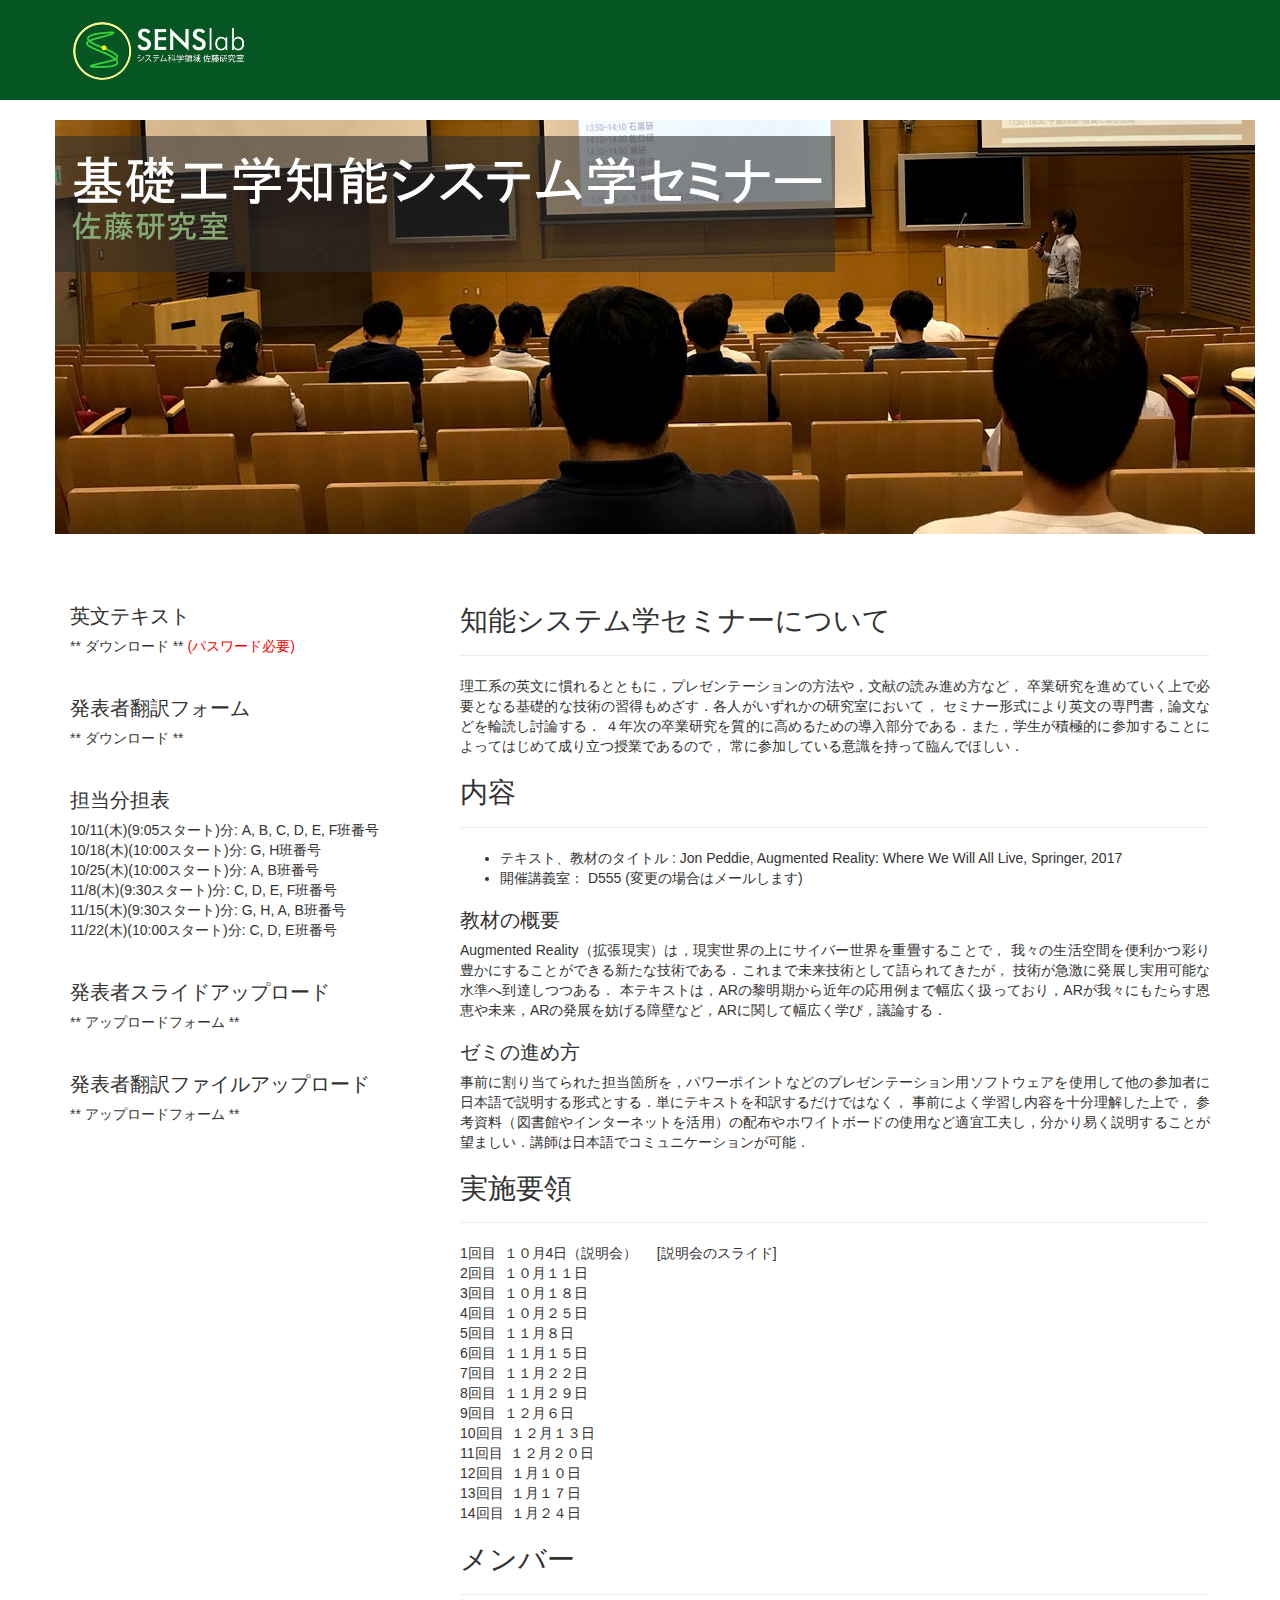
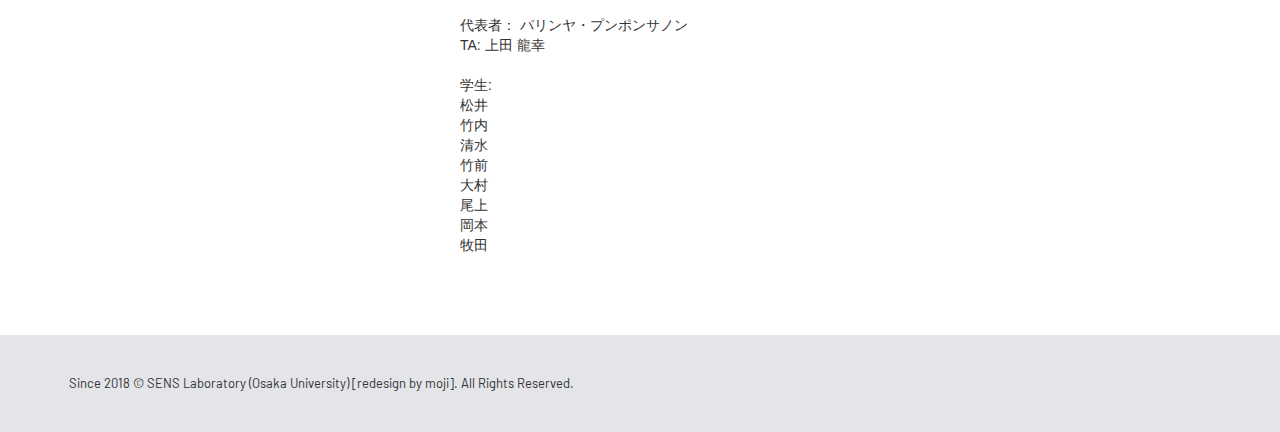
==== H30/index.html @ 0580d7a0 "update schedule." ====
<!DOCTYPE html>
<html>
<head>
	<title>H30(2018)基礎工学知能システム学セミナー 佐藤研: Augmented Reality Where We Will Alive</title>
	<meta name="viewport" content="width=device-width, initial-scale=1.0">
	<meta http-equiv="Content-Type" content="text/html; charset=UTF-8" />
	<meta name="keywords" content="SENS,大阪大学,基礎工学部,基礎工学研究科,基礎工学知能システム学セミナー">
	<meta name="description" content="基礎工学知能システム学セミナー">
	<meta name="author" content="SENS">

	<!-- SENS ICON -->
	<link rel="SENS" href="https://www.sens.sys.es.osaka-u.ac.jp/images/icons/sens-lab.ico" type="image/x-icon" />

	<!-- Bootstrap -->
	<link href="css/bootstrap.css" rel="stylesheet">
	<link href="css/custom-setting.css" rel="stylesheet">
	
	<!-- jQuery --> 
	<script type="text/javascript" src="https://ajax.googleapis.com/ajax/libs/jquery/2.1.3/jquery.min.js"></script> 

	<!-- Google Fonts -->
	<link href="https://fonts.googleapis.com/css?family=Roboto" rel="stylesheet">
	<link href="https://fonts.googleapis.com/css?family=Lato" rel="stylesheet">
	<link href="https://fonts.googleapis.com/css?family=Abel" rel="stylesheet">
	<link href="https://fonts.googleapis.com/css?family=Barlow" rel="stylesheet">
	
	<!-- Google Analytic -->
	<script type="text/javascript" src="js/analytics.js"></script>
</head>

<body>
<header class="main-header">
	<!-- to be filled by javascript, see header.html -->
</header>

<section class="teaser-container">
<div class="container">
	<div class="row">
	<img src="images/teasers/teaser-sys-seminar-at-osaka-u.jpg" style="padding-top: 60px;">
	</div>
</div>
</section>

<p id="about-pbl"></p>
<div class="container">
	<div class="row" style="padding-bottom:0px;margin-bottom:0px">
	</br>
	</br>
	<div class="col-md-4" style="text-align: left;">
		<h2 class="medium-headline">英文テキスト</h2>
		<a class="textlink-black" href="https://goo.gl/FFvV6o" target="_blank">** ダウンロード **</a>
		<font style="color: red;">(パスワード必要)</font>
		</br>
		</br>
		
		<h2 class="medium-headline">発表者翻訳フォーム</h2>
		<a class="textlink-black" href="https://drive.google.com/file/d/1Z50aUoxqPJEKRIDb2SFin2M65CmQ0Zpn/view?usp=sharing" target="_blank">** ダウンロード **</a>
		</br>
		</br>
		
		<h2 class="medium-headline">担当分担表</h2>
		10/11(木)(9:05スタート)分: 
		A, B, C, D, E, F班番号
		</br>	
		10/18(木)(10:00スタート)分: 
		<a class="textlink-black" href="https://docs.google.com/spreadsheets/d/1pJTTxFbuMeggtj1NOpYUIEtcl_mH2CGTcmpPvC1fCAo/edit?usp=sharing" target="_blank">
		G, H班番号
		</a>
		</br>	
		10/25(木)(10:00スタート)分: 
		<a class="textlink-black" href="https://docs.google.com/spreadsheets/d/1pJTTxFbuMeggtj1NOpYUIEtcl_mH2CGTcmpPvC1fCAo/edit?usp=sharing" target="_blank">
		A, B班番号
		</a>
		</br>
		11/8(木)(9:30スタート)分: 
		<a class="textlink-black" href="https://docs.google.com/spreadsheets/d/1pJTTxFbuMeggtj1NOpYUIEtcl_mH2CGTcmpPvC1fCAo/edit?usp=sharing" target="_blank">
		C, D, E, F班番号
		</a>
		</br>
		11/15(木)(9:30スタート)分: 
		<a class="textlink-black" href="https://docs.google.com/spreadsheets/d/1pJTTxFbuMeggtj1NOpYUIEtcl_mH2CGTcmpPvC1fCAo/edit?usp=sharing" target="_blank">
		G, H, A, B班番号
		</a>
		</br>
		11/22(木)(10:00スタート)分: 
		<a class="textlink-black" href="https://docs.google.com/spreadsheets/d/1pJTTxFbuMeggtj1NOpYUIEtcl_mH2CGTcmpPvC1fCAo/edit?usp=sharing" target="_blank">
		C, D, E班番号
		</a>
		</br>
		</br>	
		
		<h2 class="medium-headline">発表者スライドアップロード</h2>
		<a class="textlink-black" href="https://goo.gl/forms/qorhWuSe13ini6D72" target="_blank">** アップロードフォーム **</a>
		</br>
		</br>
		
		<h2 class="medium-headline">発表者翻訳ファイルアップロード</h2>
		<a class="textlink-black" href="https://goo.gl/forms/n7GzexGsHfIG1eYx1" target="_blank">** アップロードフォーム **</a>
		</br>
		</br>
	</div>
	<div class="col-md-8" style="text-align: justify;">
		<section class="about-sys-seminar">
		<h3 class="big-headline">知能システム学セミナーについて</h3>
		<hr>
		理工系の英文に慣れるとともに，プレゼンテーションの方法や，文献の読み進め方など，
		卒業研究を進めていく上で必要となる基礎的な技術の習得もめざす．各人がいずれかの研究室において，
		セミナー形式により英文の専門書，論文などを輪読し討論する．
		４年次の卒業研究を質的に高めるための導入部分である．また，学生が積極的に参加することによってはじめて成り立つ授業であるので，
		常に参加している意識を持って臨んでほしい．
		</br>
		</section>
		
		<section class="class-information">
		<h3 class="big-headline">内容</h3>
		<hr>
		<ul>
		<li> テキスト、教材のタイトル : 
		Jon Peddie, Augmented Reality: Where We Will All Live, Springer, 2017
		</li>
		<li>開催講義室： D555 (変更の場合はメールします)
		</li>
		</ul>
		<h2 class="medium-headline">教材の概要</h2>
		Augmented Reality（拡張現実）は，現実世界の上にサイバー世界を重畳することで，
		我々の生活空間を便利かつ彩り豊かにすることができる新たな技術である．これまで未来技術として語られてきたが，
		技術が急激に発展し実用可能な水準へ到達しつつある．
		本テキストは，ARの黎明期から近年の応用例まで幅広く扱っており，ARが我々にもたらす恩恵や未来，ARの発展を妨げる障壁など，ARに関して幅広く学び，議論する．
		</br>
		<h2 class="medium-headline">ゼミの進め方</h2>
		事前に割り当てられた担当箇所を，パワーポイントなどのプレゼンテーション用ソフトウェアを使用して他の参加者に日本語で説明する形式とする．単にテキストを和訳するだけではなく，
		事前によく学習し内容を十分理解した上で，
		参考資料（図書館やインターネットを活用）の配布やホワイトボードの使用など適宜工夫し，分かり易く説明することが望ましい．講師は日本語でコミュニケーションが可能．
		</section>
		
		<section class="class-schedule">
		<h3 class="big-headline">実施要領</h3>
		<hr>
		1回目&nbsp;&nbsp;１０月4日（説明会）&nbsp;&nbsp;&nbsp;&nbsp;
		<a class="textlink-black" href="https://drive.google.com/file/d/1XpPdBJCQd0j0st7w3ScBS9Qkc-97SBty/view?usp=sharing" target="_blank">[説明会のスライド]</a>
		</br>
		2回目&nbsp;&nbsp;１０月１１日
		</br>
		3回目&nbsp;&nbsp;１０月１８日
		</br>
		4回目&nbsp;&nbsp;１０月２５日
		</br>
		5回目&nbsp;&nbsp;１１月８日
		</br>
		6回目&nbsp;&nbsp;１１月１５日
		</br>
		7回目&nbsp;&nbsp;１１月２２日
		</br>
		8回目&nbsp;&nbsp;１１月２９日
		</br>
		9回目&nbsp;&nbsp;１２月６日
		</br>
		10回目&nbsp;&nbsp;１２月１３日
		</br>
		11回目&nbsp;&nbsp;１２月２０日
		</br>
		12回目&nbsp;&nbsp;１月１０日
		</br>
		13回目&nbsp;&nbsp;１月１７日
		</br>
		14回目&nbsp;&nbsp;１月２４日
		</br>
		</section>
		
		<section class="members">
		<h3 class="big-headline">メンバー</h3>
		<hr>
		代表者： <a class="textlink-black" href="https://punpongsanon.info/" target="_blank">パリンヤ・プンポンサノン</a>
		</br>
		TA: 上田 龍幸
		</br>
		</br>
		学生:
		</br>
		松井
		</br>
		竹内
		</br>
		清水
		</br>
		竹前
		</br>
		大村
		</br>
		尾上
		</br>
		岡本
		</br>
		牧田
		</br>
		</section>
	</div>
	</div>
</div>
 
<div class="dc_clear">
</div>

</br>
</br>
</br>
</br>
</section>

<div class="container">
	<div class="row">
		<div class="col-md-12 footer" style="text-align: center;">
			<span class="copyright">
			Since 2018 &copy; SENS Laboratory (Osaka University) [redesign by 
			<a href="https://punpongsanon.info/" target="_blank" class="footer-text-link">
			moji</a>]. 
			All Rights Reserved.
			</span>
		</div>
	</div>
</div>

<!-- Bootstrap --> 
<script type="text/javascript" src="js/bootstrap.min.js"></script>
<!-- header -->
<script type="text/javascript" src="js/headerstrap.js"></script> 

</body>
</html>
---- H30/css/custom-setting.css ----
/*!
 * IE10 viewport hack for Surface/desktop Windows 8 bug
 * Copyright 2014-2015 Twitter, Inc.
 * Licensed under MIT (https://github.com/twbs/bootstrap/blob/master/LICENSE)
 */

/*
 * See the Getting Started docs for more information:
 * http://getbootstrap.com/getting-started/#support-ie10-width
 */
@-ms-viewport     { width: device-width; }
@-o-viewport      { width: device-width; }
@viewport         { width: device-width; }

body 
{
    width: 100%;
    height: 100%;	
	font-family: 'Open Sans', sans-serif;
}

html 
{
    width: 100%;
    height: 100%;
}

.big-headline
{
	font-size: 28px;
	text-transform: none;
	font-family: 'Lato';
	font-weight: 400;
}

.medium-headline
{
	font-size: 20px;
	text-transform: none;
	font-family: 'Lato';
	font-weight: 400;
}

.small-headline
{
	font-size: 15px;
	text-transform: none;
	font-family: 'Lato';
	font-weight: 400;
}

.navbar 
{
	color: #000;
	background-color: #055622;
	font-family: 'Roboto';
}

.navbar.navbar-default 
{
  border: none;
}

.teaser-container
{
	background-color: #ffffff;
	padding-top: 60px;
}

.main-container
{
	padding-top: 60px;
}

/* Members */
.current-lab-member-name
{
	font-size: 15px;
	font-family: 'Roboto';
}

.current-lab-member-position
{
	font-size: 13px;
	font-family: 'Roboto';
	padding-bottom: 7px;
}

/* Footer */
.footer 
{
	width: 100%;
	display: flex;
	flex-flow: row wrap;
	position: relative;
	margin-left: auto;
	margin-right: auto;
	padding: 1em;
	background: hsl(220, 10%, 90%);
	box-shadow: -50vw 0 hsl(220, 10%, 90%), 50vw 0 hsl(220, 10%, 90%);
	text-align: center;
}

.footer-logo 
{
	height: 3em;
	margin: 0 .5em;
	text-decoration: none;
	text-align: center;
}

.footer-text-link
{
	color: #333333;
	background-color: transparent;
	text-decoration:none;
	border-bottom:0px;
}

.footer-text-link:hover
{
	color: #055622;
	text-decoration:underline;
	border-bottom:1px;
}

/* CopyRight */
.copyright 
{
	color: #333333;
	padding: 25px 0;
	margin: 0;
	text-align: center;
	font-size: 13px;
	font-family: 'Barlow';
	position: relative;
	z-index: 200;
}

/* tag */
.tag-ppt-download
{
	padding-left: 3px;
	padding-right: 3px;
	padding-top: 2px;
	padding-bottom: 2px;
	color: #ffffff;
	background-color: #46632f;
	border-color: #46632f;
	text-decoration: none;
}

.tag-ppt-download:active
{
	padding-left: 3px;
	padding-right: 3px;
	padding-top: 2px;
	padding-bottom: 2px;
	color: #ffffff;
	background-color: #004aa3;
	border-color: #004aa3;
	text-decoration: none;
}

.tag-ppt-download:hover
{
	padding-left: 3px;
	padding-right: 3px;
	padding-top: 2px;
	padding-bottom: 2px;
	color: #ffffff;
	background-color: #364c25;
	border-color: #364c25;
	text-decoration: none;
}

.tag-ppt-download:visit
{
	padding-left: 3px;
	padding-right: 3px;
	padding-top: 2px;
	padding-bottom: 2px;
	color: #ffffff;
	background-color: #46632f;
	border-color: #46632f;
	text-decoration: none;
}

/* link */
.textlink-black
{
	-moz-transition: opacity 0.25s ease-in-out;
	-webkit-transition: opacity 0.25s ease-in-out;
	-o-transition: opacity 0.25s ease-in-out;
	-ms-transition: opacity 0.25s ease-in-out;
	transition: opacity 0.25s ease-in-out;	
	text-decoration: none;
	color: #333333;
}

.textlink-black:hover
{
	text-transform: uppercase;
	color: #494949;
}

.textlink-black:active
{
}

.textlink-black:visited
{
	color: #333333;
}

.textlink-black-big
{
}

.textlink-black-norm
{
	-moz-transition: opacity 0.25s ease-in-out;
	-webkit-transition: opacity 0.25s ease-in-out;
	-o-transition: opacity 0.25s ease-in-out;
	-ms-transition: opacity 0.25s ease-in-out;
	transition: opacity 0.25s ease-in-out;	
	text-decoration: none;
	color: #333333;
}

.textlink-black-norm:hover
{
	color: #494949;
}

.textlink-black-norm:active
{
}

.textlink-black-norm:visited
{
	color: #333333;
}
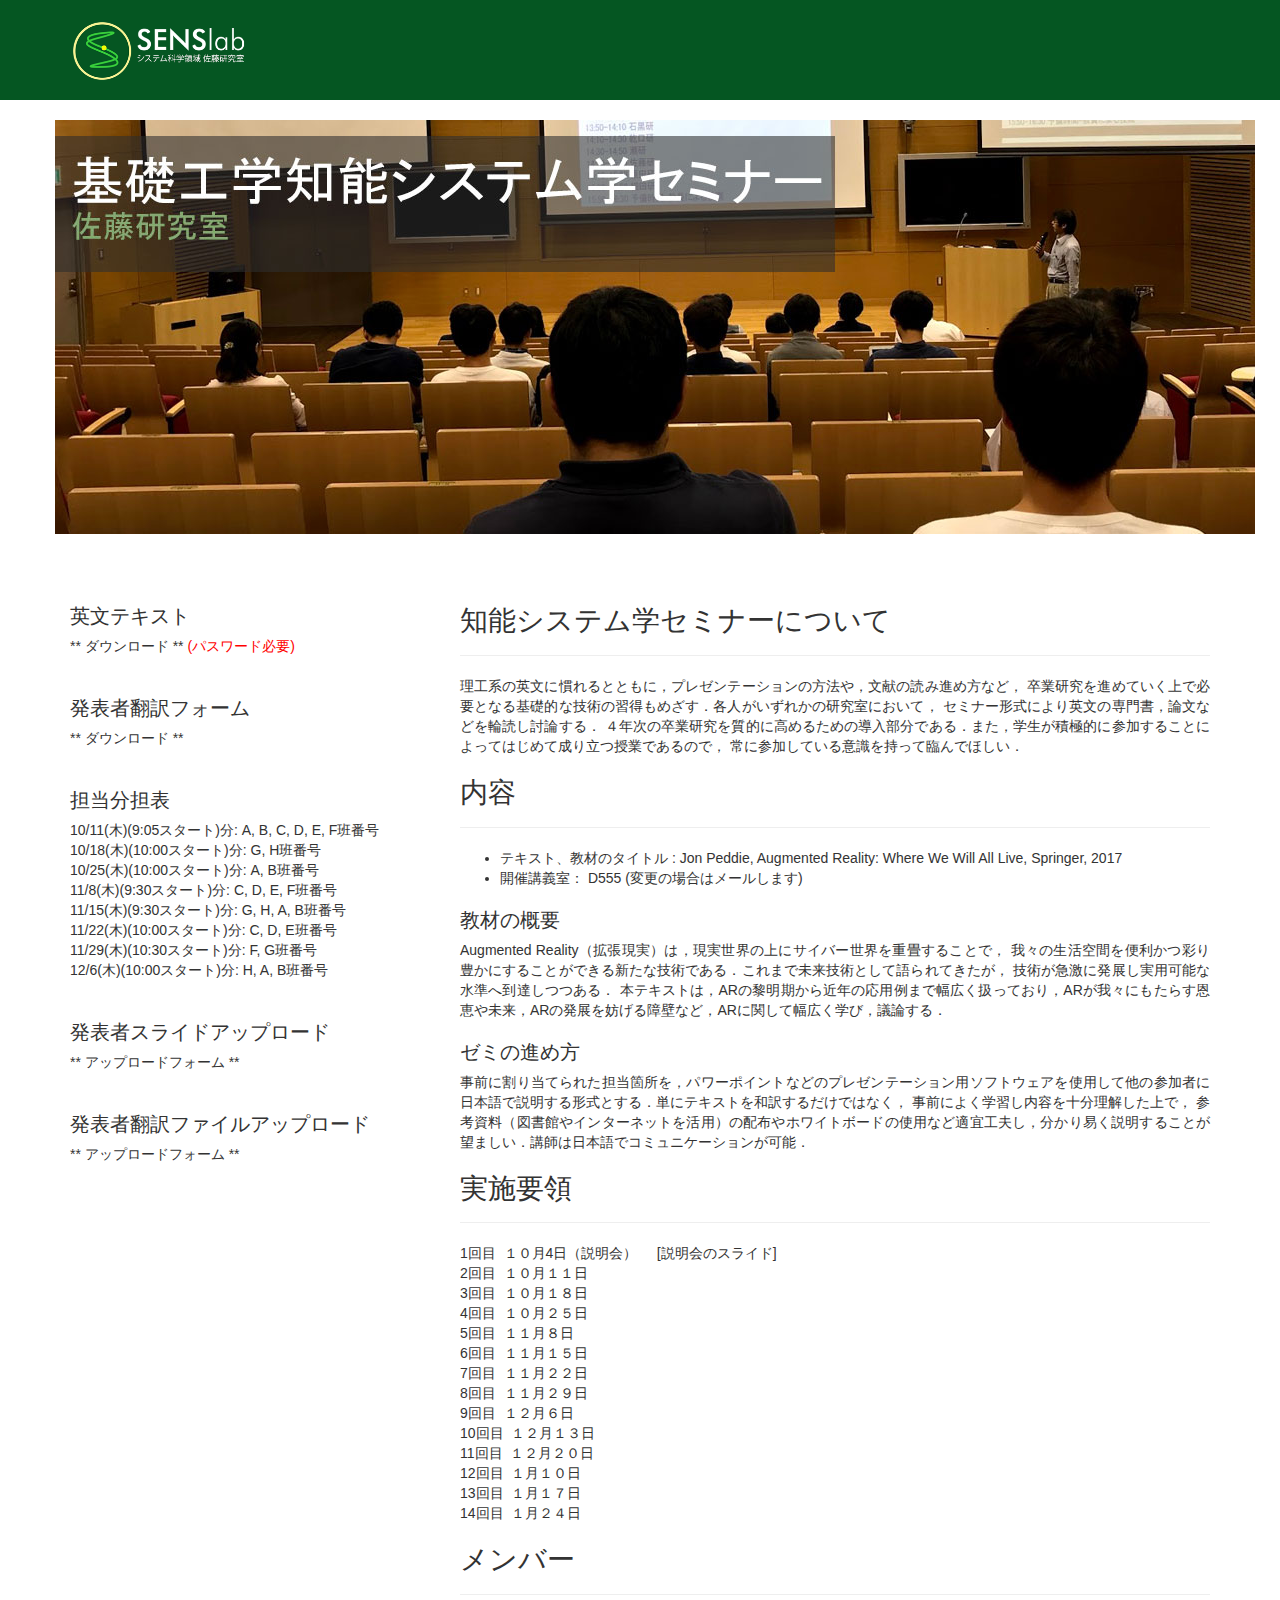
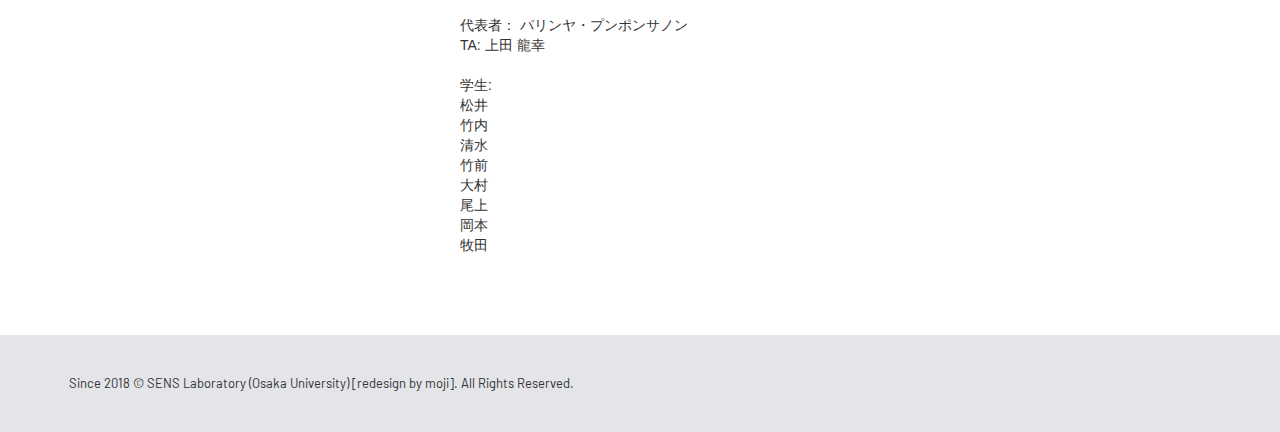
==== commit 1da73acd: "update schedule." ====
--- a/H30/index.html
+++ b/H30/index.html
@@ -85,6 +85,16 @@
 		11/22(木)(10:00スタート)分: 
 		<a class="textlink-black" href="https://docs.google.com/spreadsheets/d/1pJTTxFbuMeggtj1NOpYUIEtcl_mH2CGTcmpPvC1fCAo/edit?usp=sharing" target="_blank">
 		C, D, E班番号
+		</a>
+		</br>
+		11/29(木)(10:30スタート)分: 
+		<a class="textlink-black" href="https://docs.google.com/spreadsheets/d/1pJTTxFbuMeggtj1NOpYUIEtcl_mH2CGTcmpPvC1fCAo/edit?usp=sharing" target="_blank">
+		F, G班番号
+		</a>
+		</br>
+		12/6(木)(10:00スタート)分: 
+		<a class="textlink-black" href="https://docs.google.com/spreadsheets/d/1pJTTxFbuMeggtj1NOpYUIEtcl_mH2CGTcmpPvC1fCAo/edit?usp=sharing" target="_blank">
+		H, A, B班番号
 		</a>
 		</br>
 		</br>	
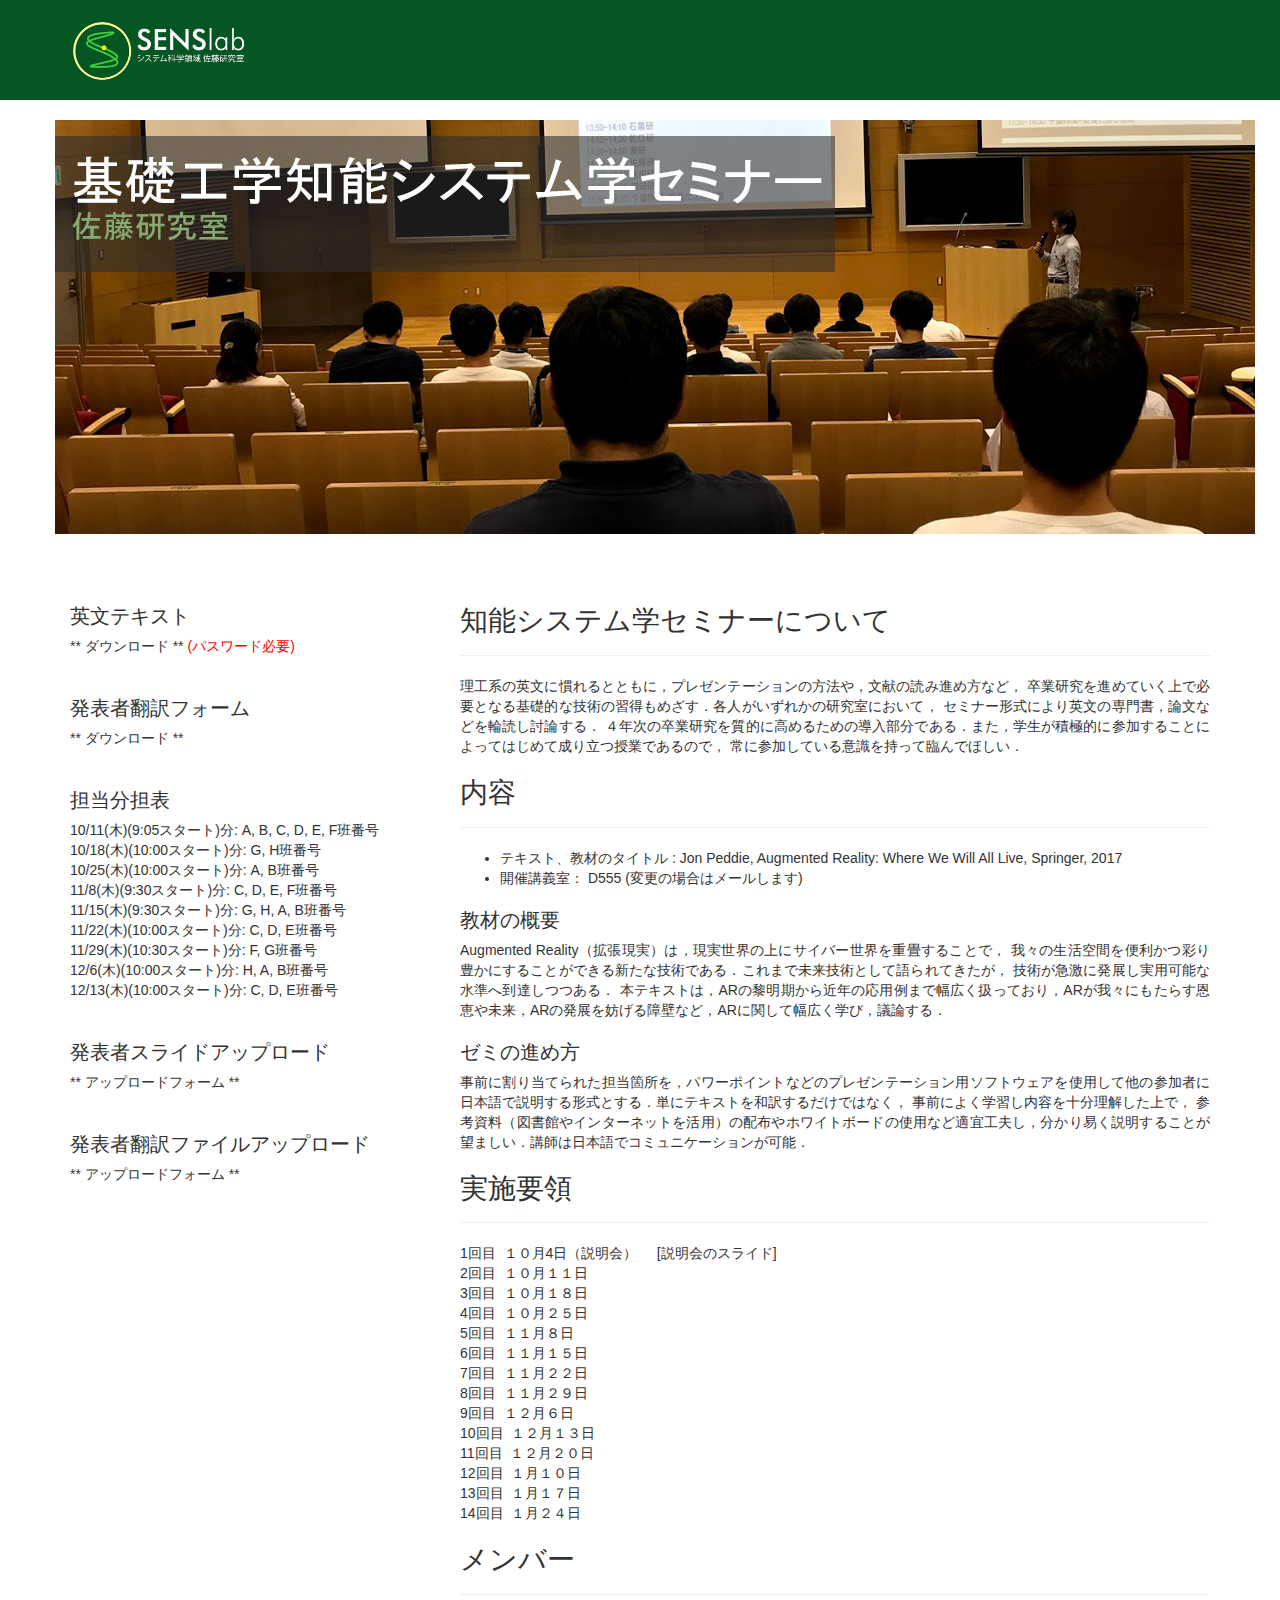
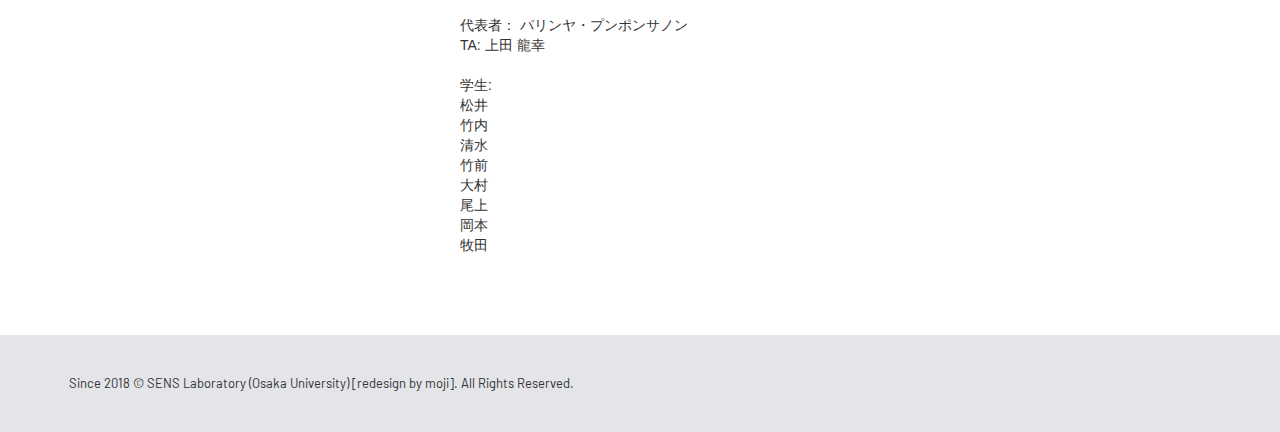
==== commit a8345c02: "update schedule." ====
--- a/H30/index.html
+++ b/H30/index.html
@@ -95,6 +95,11 @@
 		12/6(木)(10:00スタート)分: 
 		<a class="textlink-black" href="https://docs.google.com/spreadsheets/d/1pJTTxFbuMeggtj1NOpYUIEtcl_mH2CGTcmpPvC1fCAo/edit?usp=sharing" target="_blank">
 		H, A, B班番号
+		</a>
+		</br>
+		12/13(木)(10:00スタート)分: 
+		<a class="textlink-black" href="https://docs.google.com/spreadsheets/d/1pJTTxFbuMeggtj1NOpYUIEtcl_mH2CGTcmpPvC1fCAo/edit?usp=sharing" target="_blank">
+		C, D, E班番号
 		</a>
 		</br>
 		</br>	
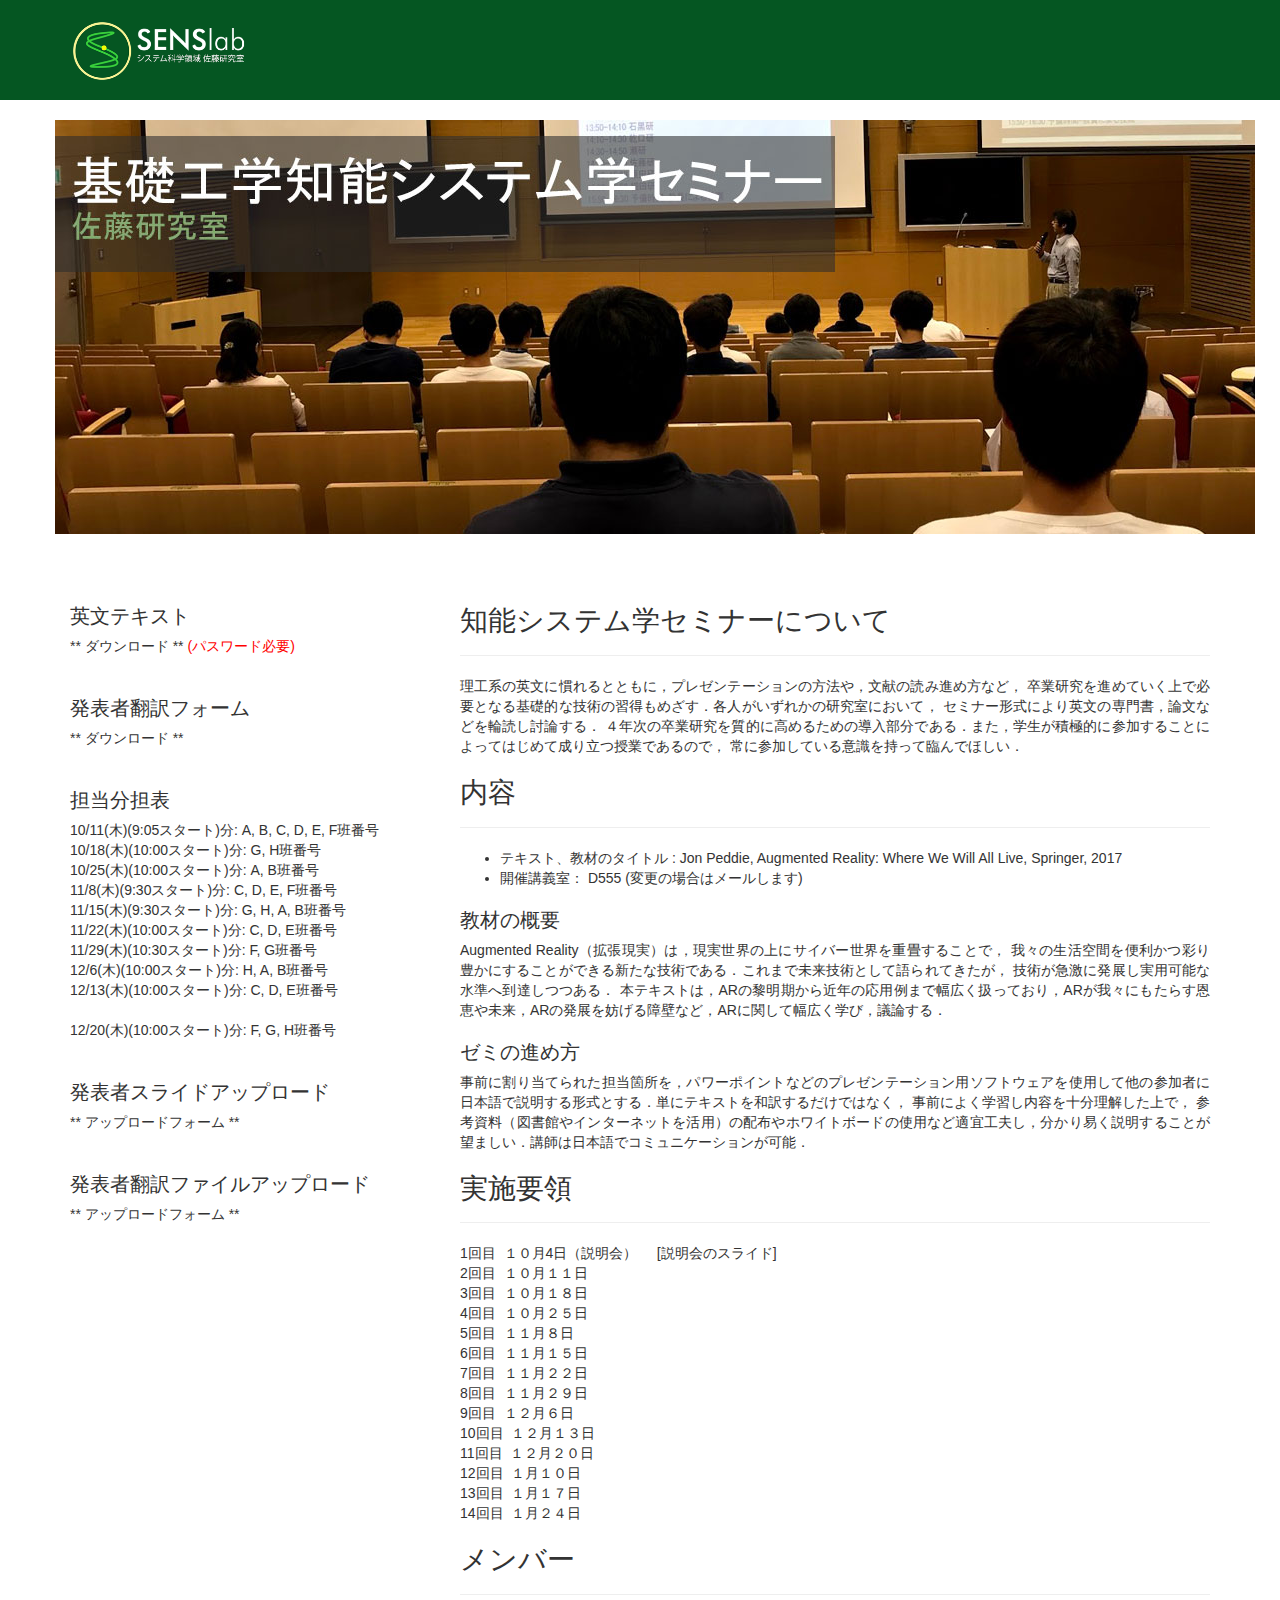
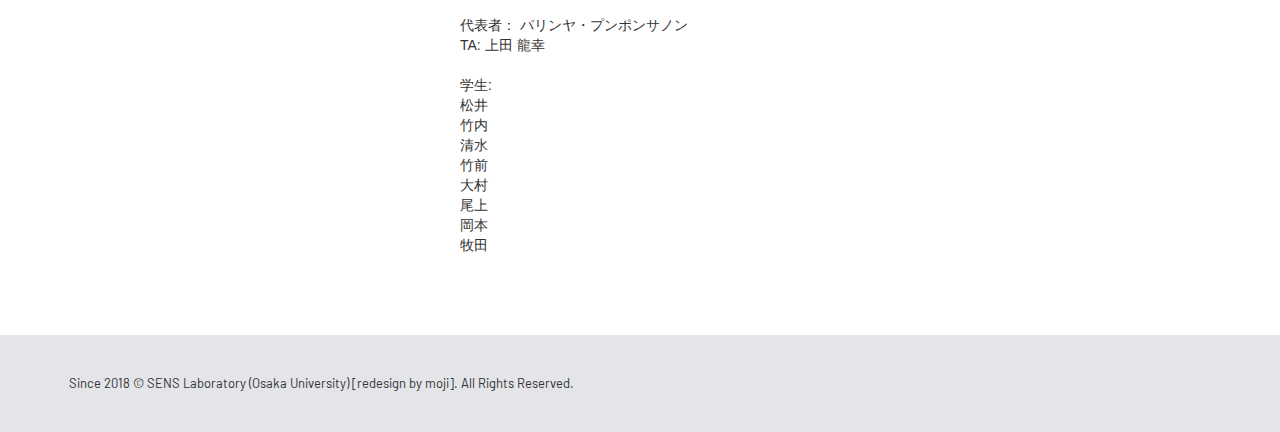
==== commit ba858ed8: "update schedule" ====
--- a/H30/index.html
+++ b/H30/index.html
@@ -100,6 +100,12 @@
 		12/13(木)(10:00スタート)分: 
 		<a class="textlink-black" href="https://docs.google.com/spreadsheets/d/1pJTTxFbuMeggtj1NOpYUIEtcl_mH2CGTcmpPvC1fCAo/edit?usp=sharing" target="_blank">
 		C, D, E班番号
+		</a>
+		</br>
+		</br>
+		12/20(木)(10:00スタート)分: 
+		<a class="textlink-black" href="https://docs.google.com/spreadsheets/d/1pJTTxFbuMeggtj1NOpYUIEtcl_mH2CGTcmpPvC1fCAo/edit?usp=sharing" target="_blank">
+		F, G, H班番号
 		</a>
 		</br>
 		</br>	
@@ -241,4 +247,4 @@
 <script type="text/javascript" src="js/headerstrap.js"></script> 
 
 </body>
-</html>+</html>
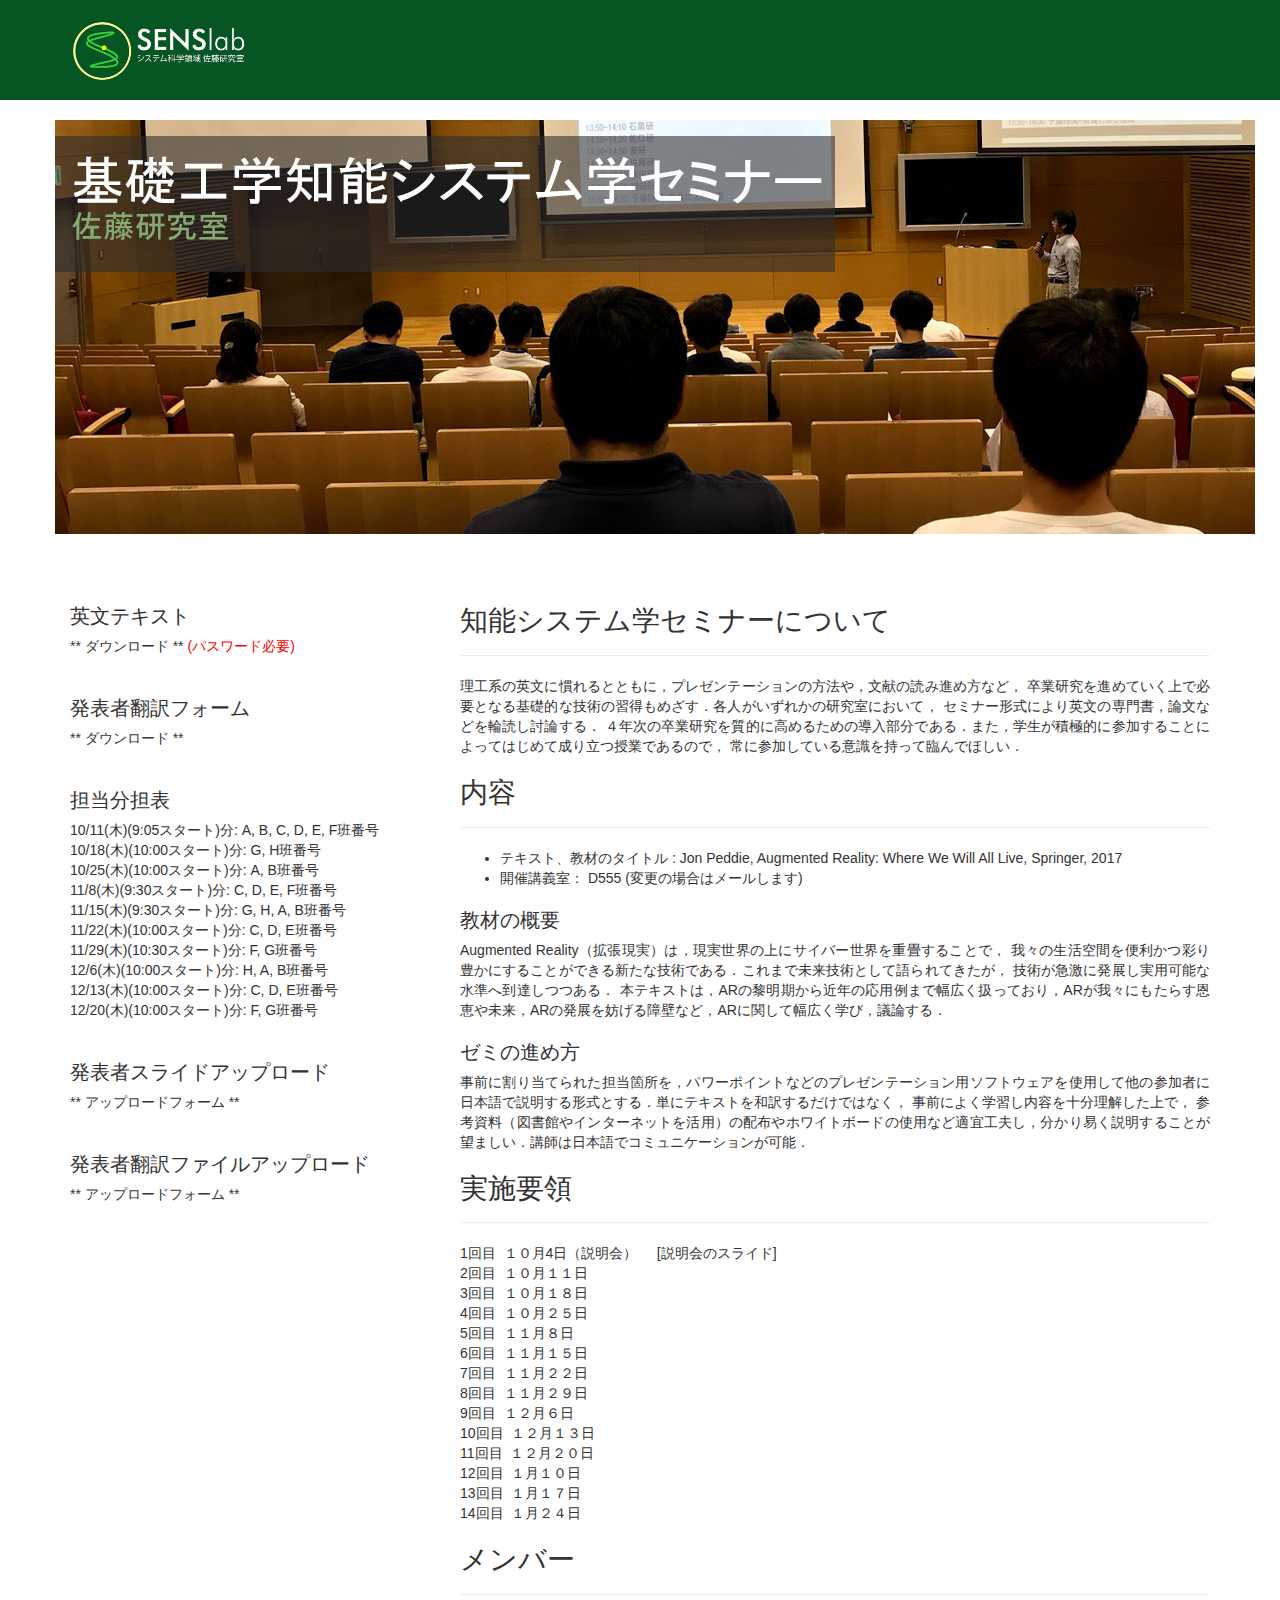
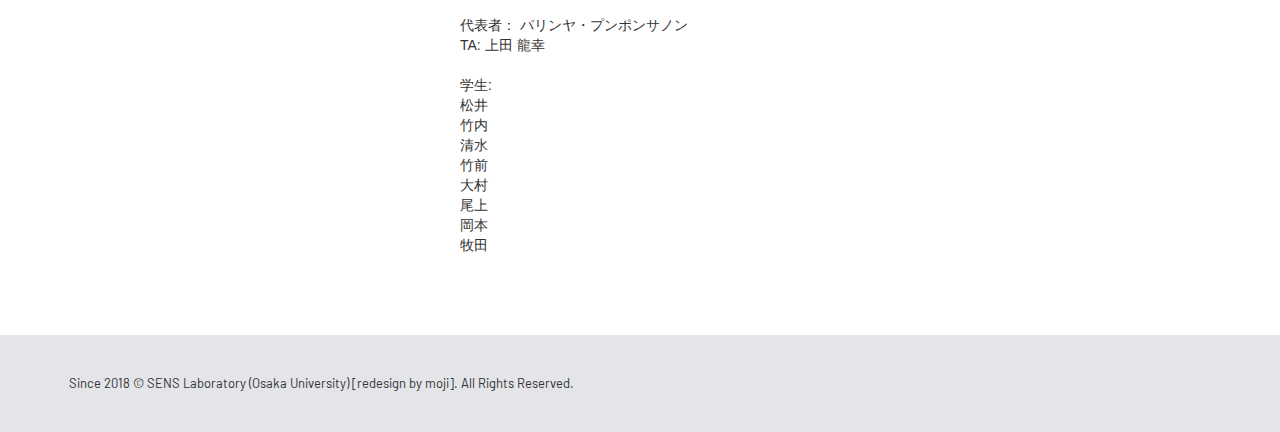
==== commit 726a5b1e: "change schedule" ====
--- a/H30/index.html
+++ b/H30/index.html
@@ -102,10 +102,9 @@
 		C, D, E班番号
 		</a>
 		</br>
-		</br>
 		12/20(木)(10:00スタート)分: 
 		<a class="textlink-black" href="https://docs.google.com/spreadsheets/d/1pJTTxFbuMeggtj1NOpYUIEtcl_mH2CGTcmpPvC1fCAo/edit?usp=sharing" target="_blank">
-		F, G, H班番号
+		F, G班番号
 		</a>
 		</br>
 		</br>	
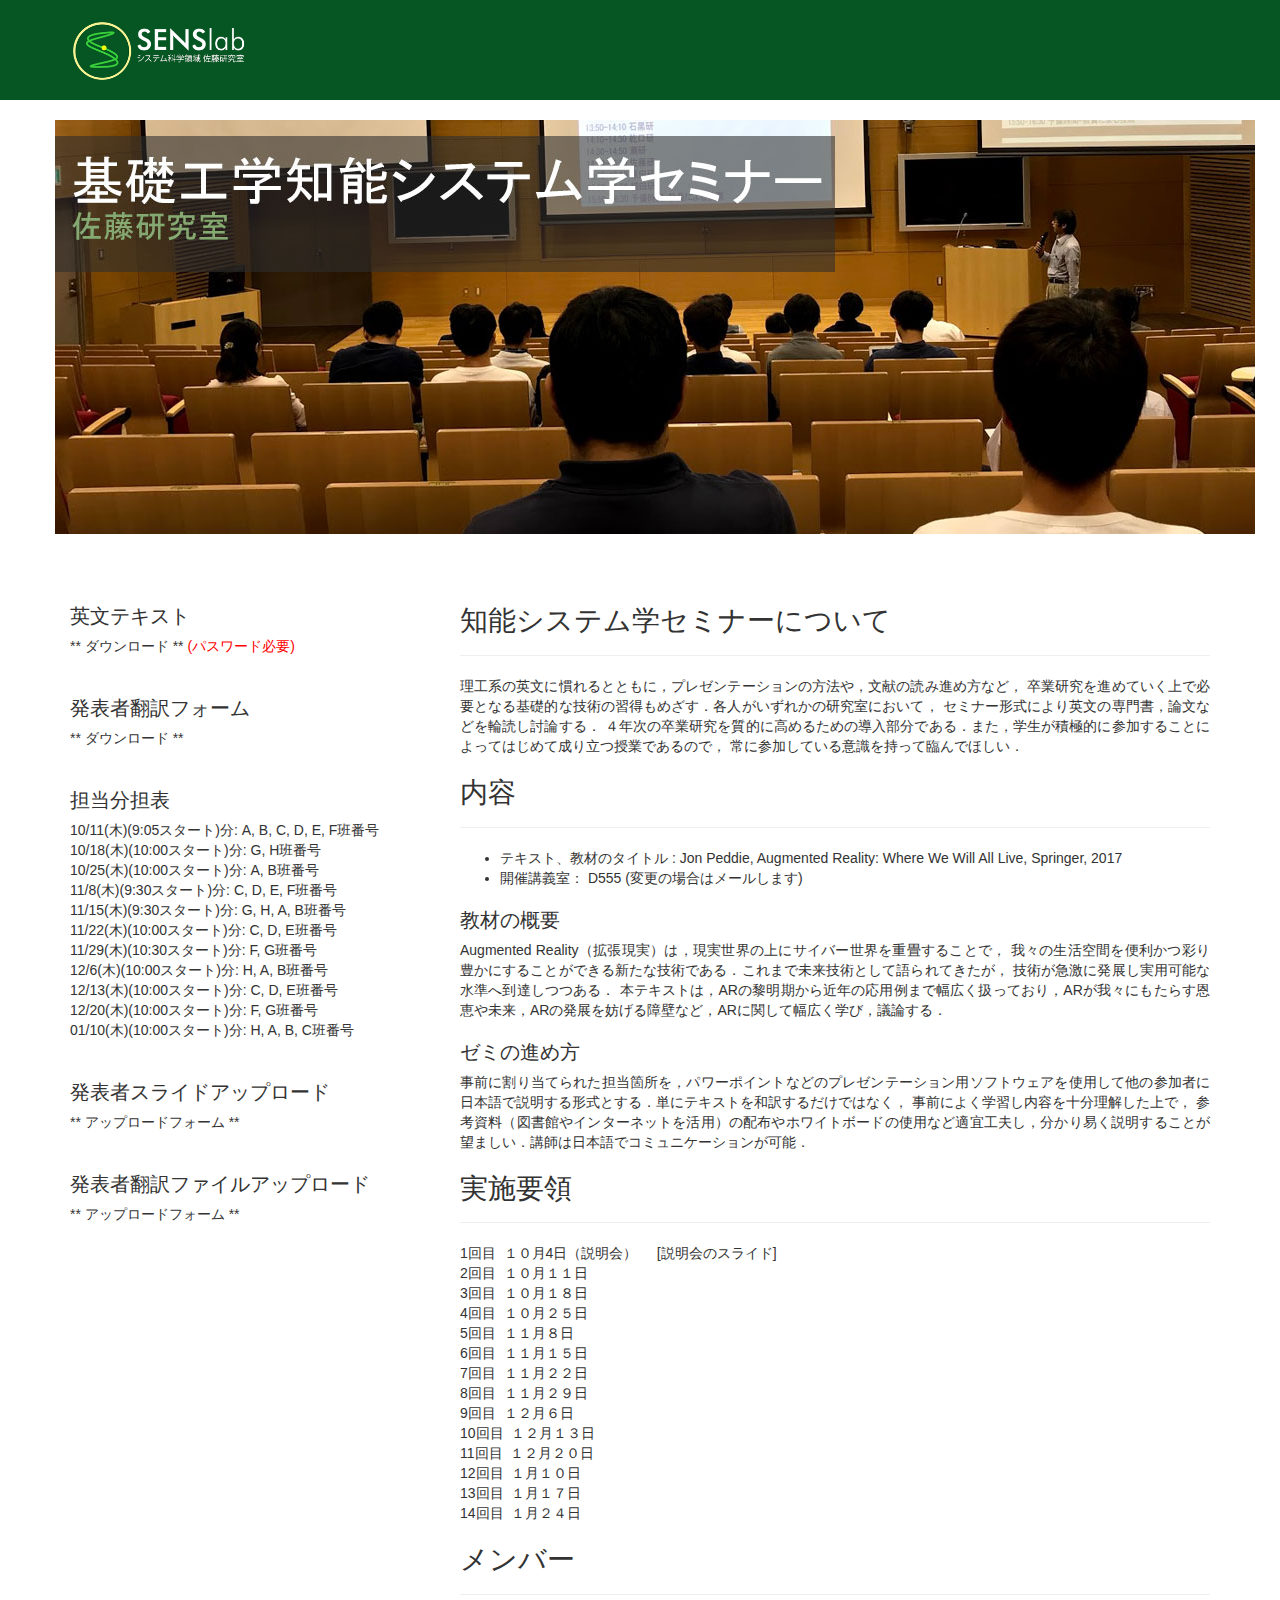
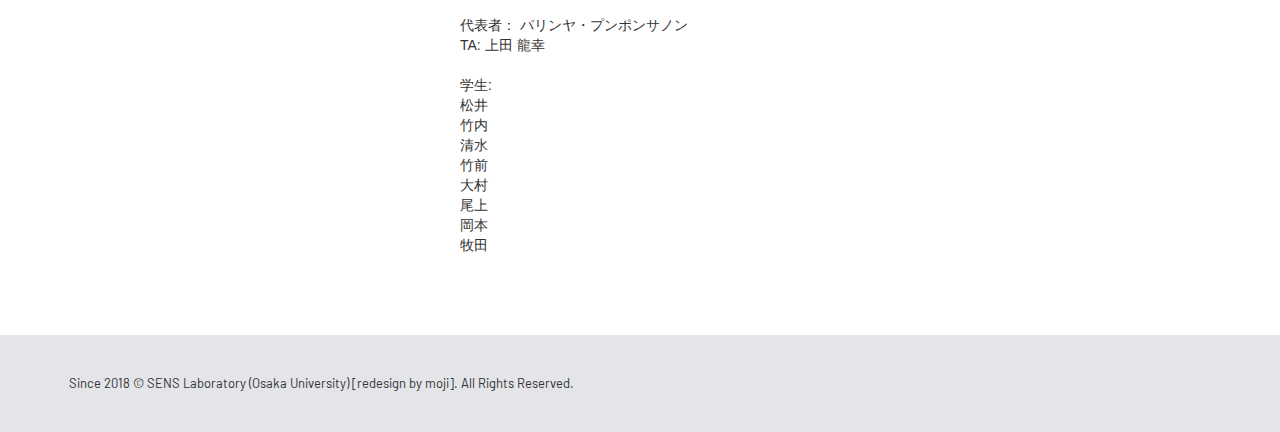
==== commit 02c2a01f: "update schedule" ====
--- a/H30/index.html
+++ b/H30/index.html
@@ -107,7 +107,12 @@
 		F, G班番号
 		</a>
 		</br>
-		</br>	
+		01/10(木)(10:00スタート)分: 
+		<a class="textlink-black" href="https://docs.google.com/spreadsheets/d/1pJTTxFbuMeggtj1NOpYUIEtcl_mH2CGTcmpPvC1fCAo/edit?usp=sharing" target="_blank">
+		H, A, B, C班番号
+		</a>
+		</br>
+		</br>		
 		
 		<h2 class="medium-headline">発表者スライドアップロード</h2>
 		<a class="textlink-black" href="https://goo.gl/forms/qorhWuSe13ini6D72" target="_blank">** アップロードフォーム **</a>
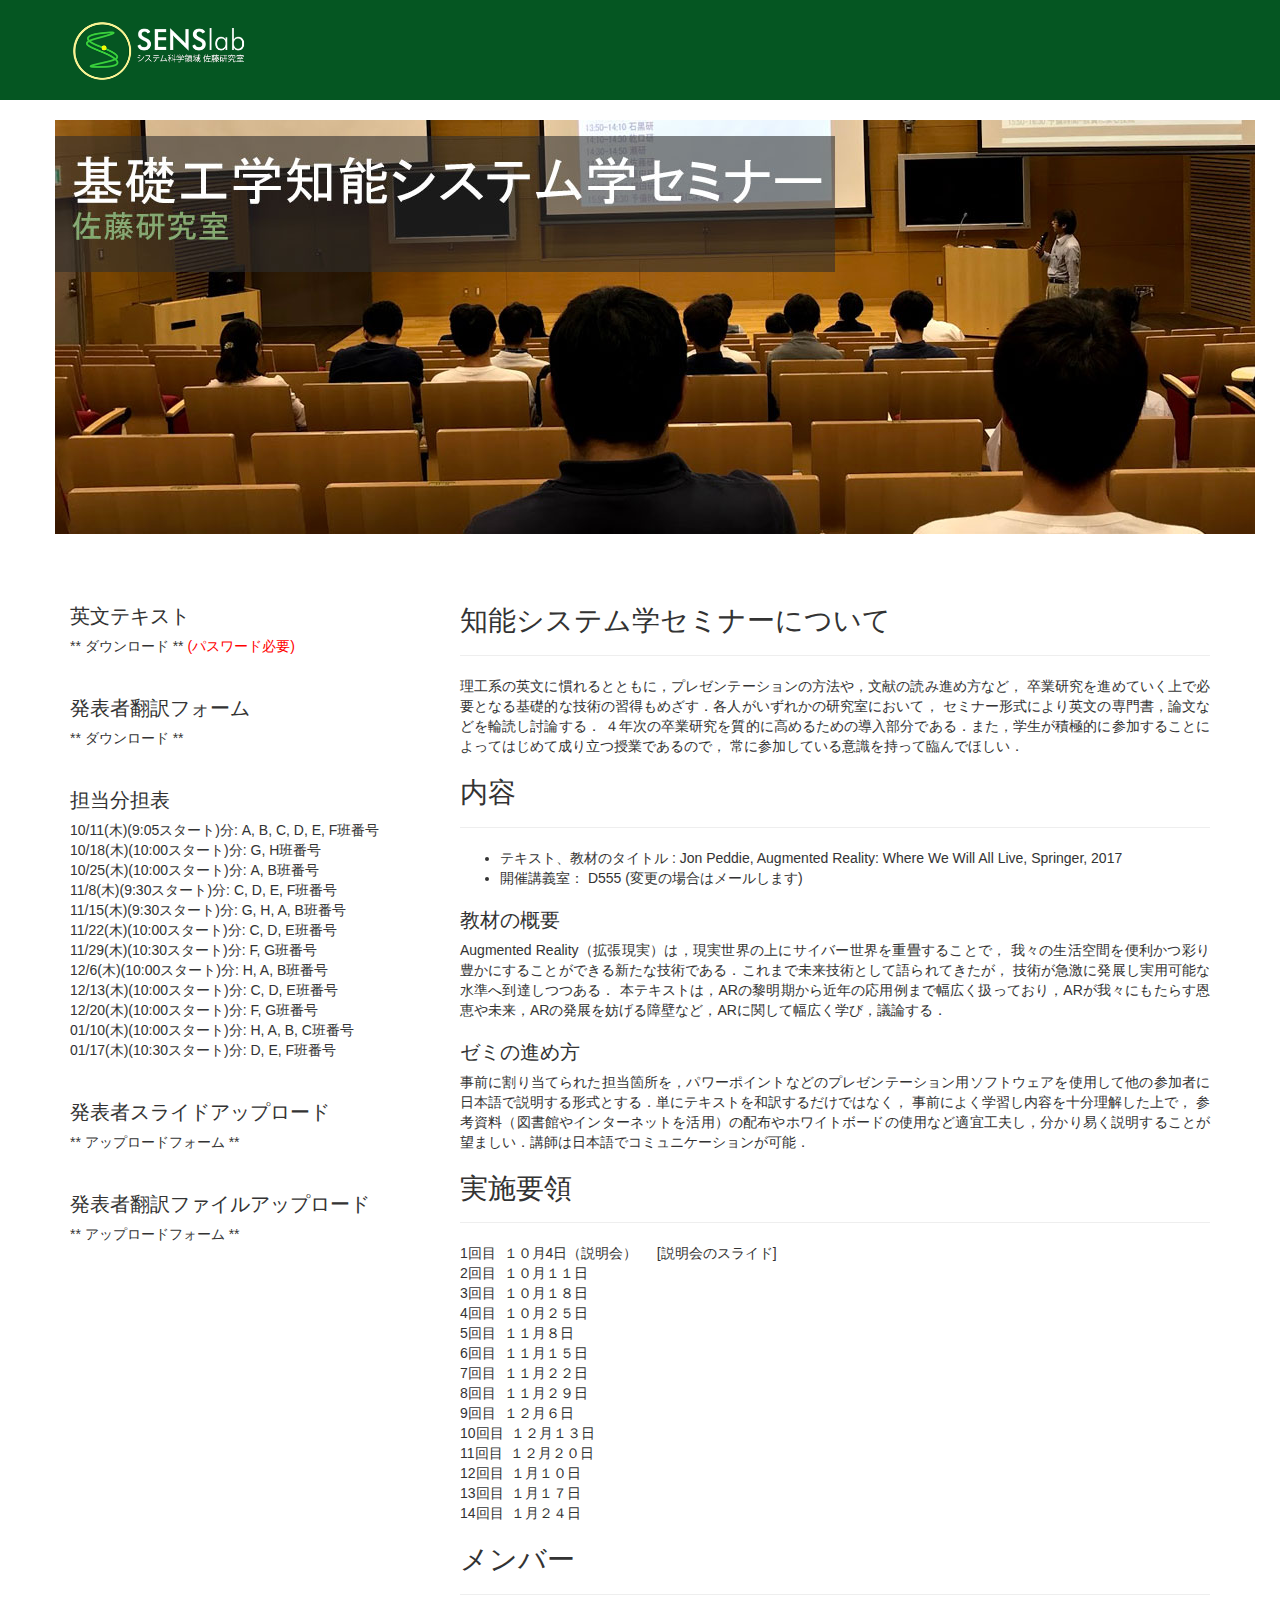
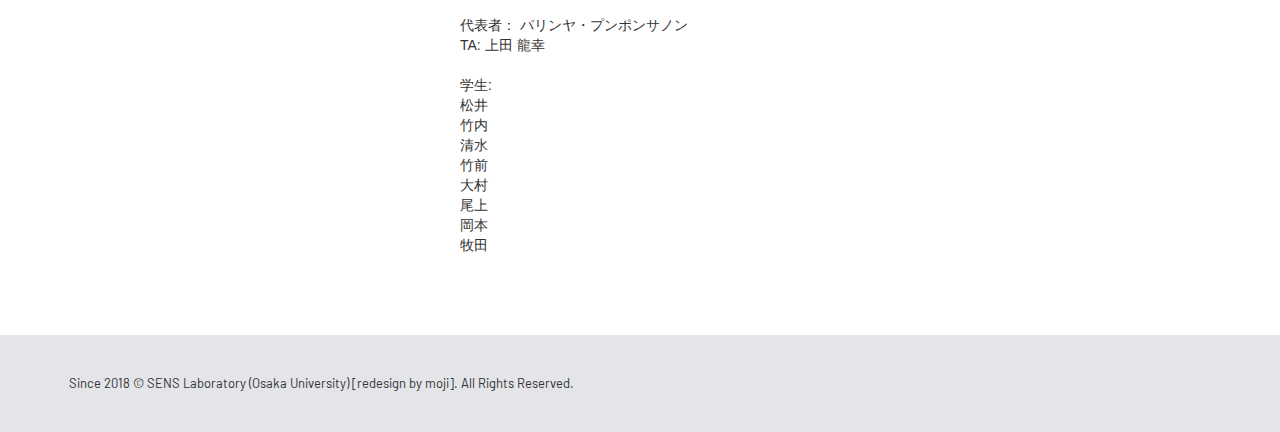
==== commit 89c3de99: "update schedule." ====
--- a/H30/index.html
+++ b/H30/index.html
@@ -110,6 +110,11 @@
 		01/10(木)(10:00スタート)分: 
 		<a class="textlink-black" href="https://docs.google.com/spreadsheets/d/1pJTTxFbuMeggtj1NOpYUIEtcl_mH2CGTcmpPvC1fCAo/edit?usp=sharing" target="_blank">
 		H, A, B, C班番号
+		</a>
+		</br>
+		01/17(木)(10:30スタート)分: 
+		<a class="textlink-black" href="https://docs.google.com/spreadsheets/d/1pJTTxFbuMeggtj1NOpYUIEtcl_mH2CGTcmpPvC1fCAo/edit?usp=sharing" target="_blank">
+		D, E, F班番号
 		</a>
 		</br>
 		</br>		
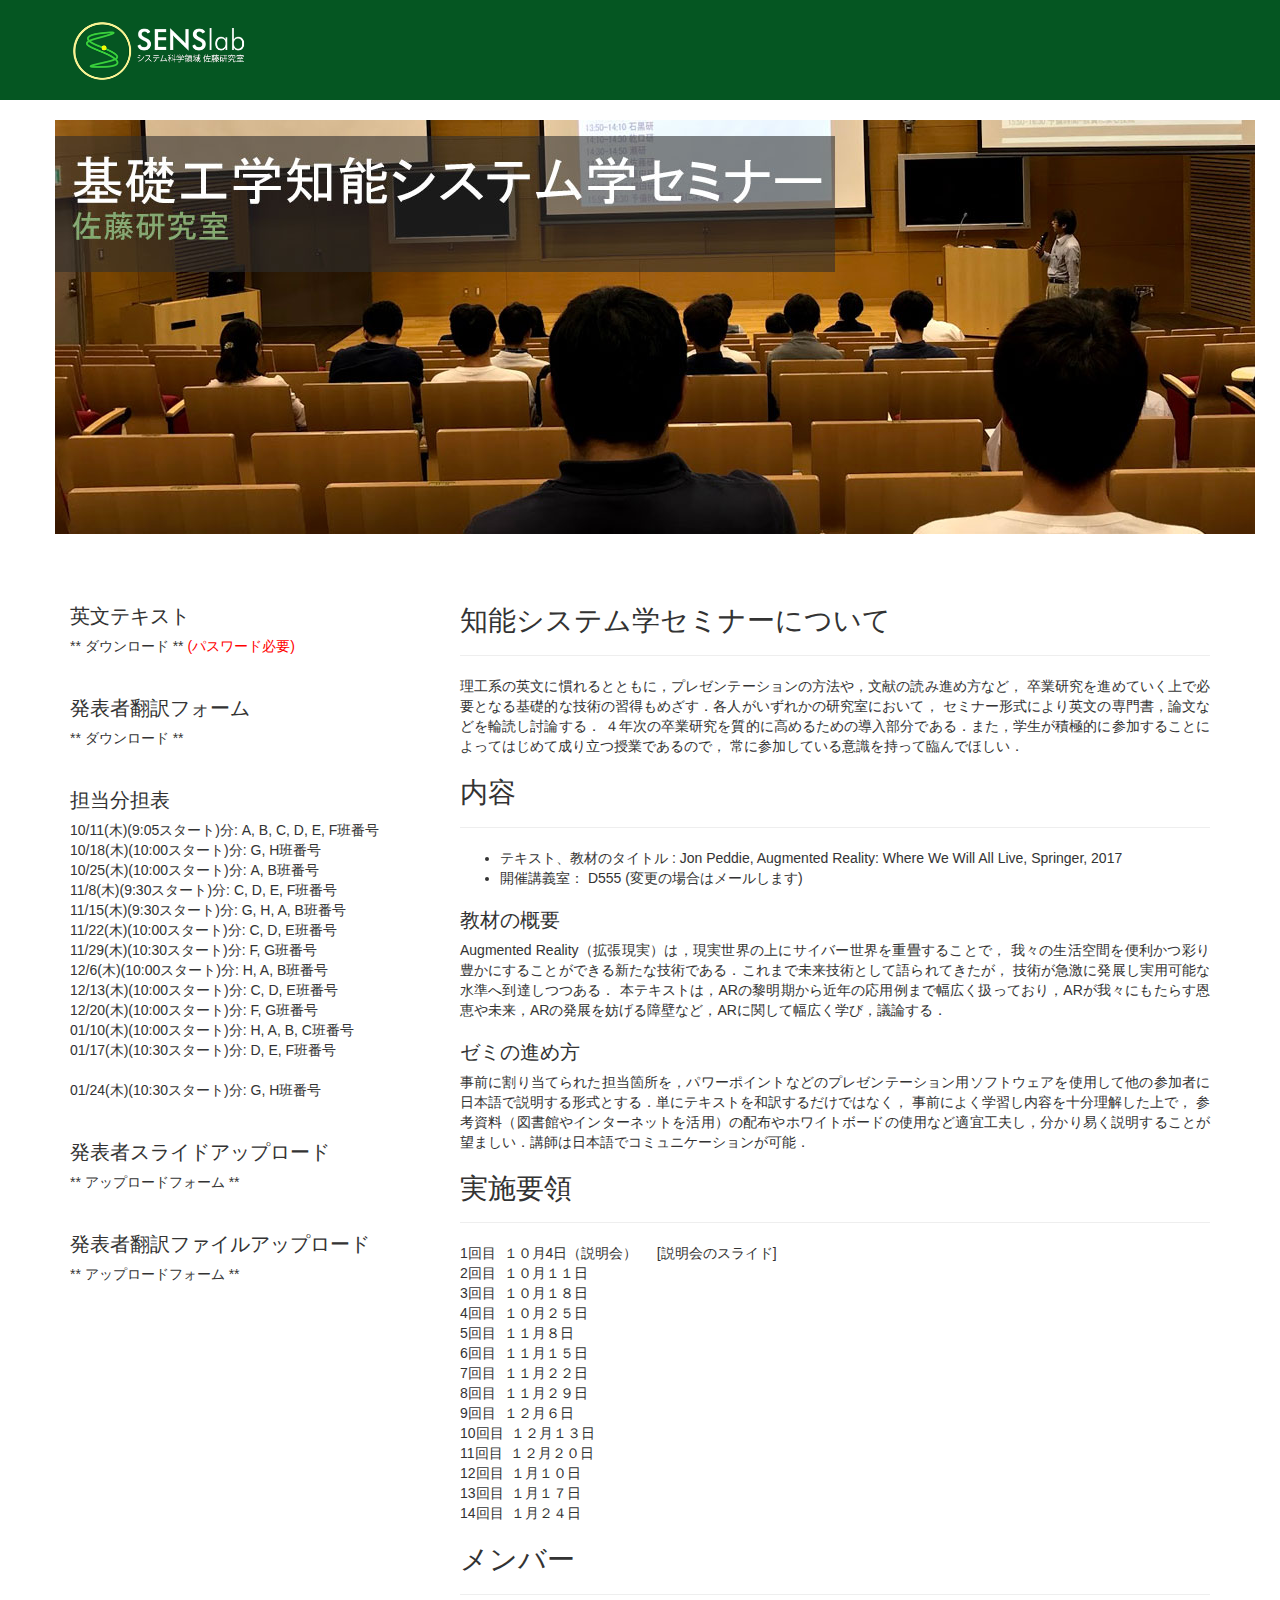
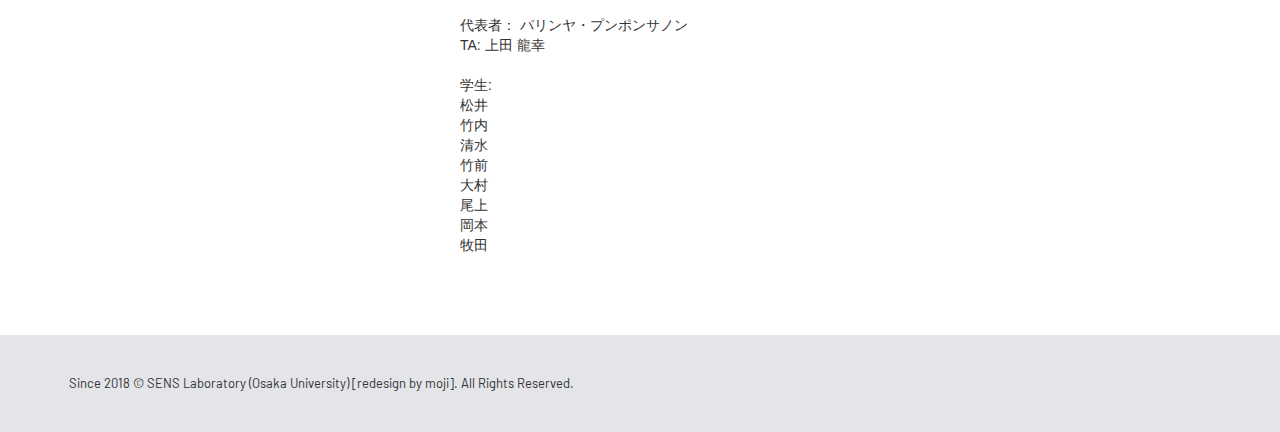
==== commit ab866ddc: "update schedules." ====
--- a/H30/index.html
+++ b/H30/index.html
@@ -115,6 +115,12 @@
 		01/17(木)(10:30スタート)分: 
 		<a class="textlink-black" href="https://docs.google.com/spreadsheets/d/1pJTTxFbuMeggtj1NOpYUIEtcl_mH2CGTcmpPvC1fCAo/edit?usp=sharing" target="_blank">
 		D, E, F班番号
+		</a>
+		</br>
+		</br>
+		01/24(木)(10:30スタート)分: 
+		<a class="textlink-black" href="https://docs.google.com/spreadsheets/d/1pJTTxFbuMeggtj1NOpYUIEtcl_mH2CGTcmpPvC1fCAo/edit?usp=sharing" target="_blank">
+		G, H班番号
 		</a>
 		</br>
 		</br>		
